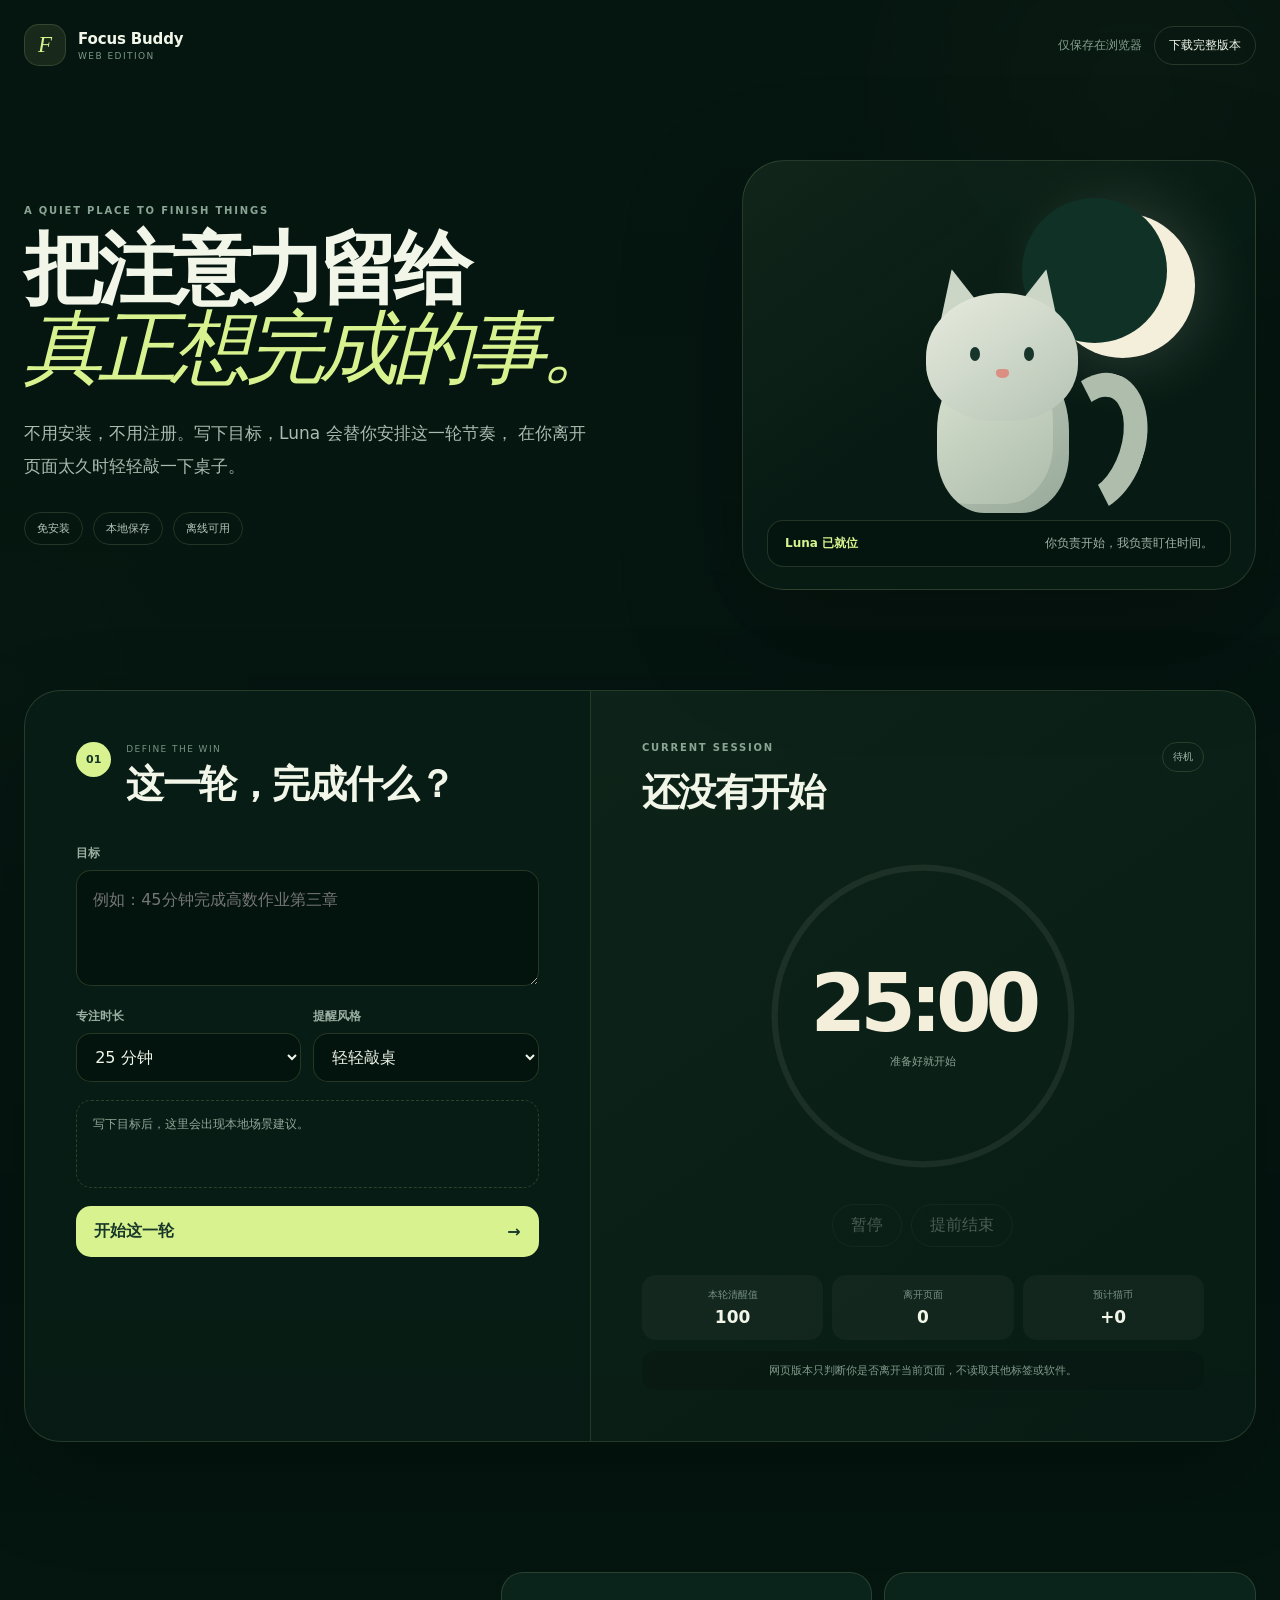
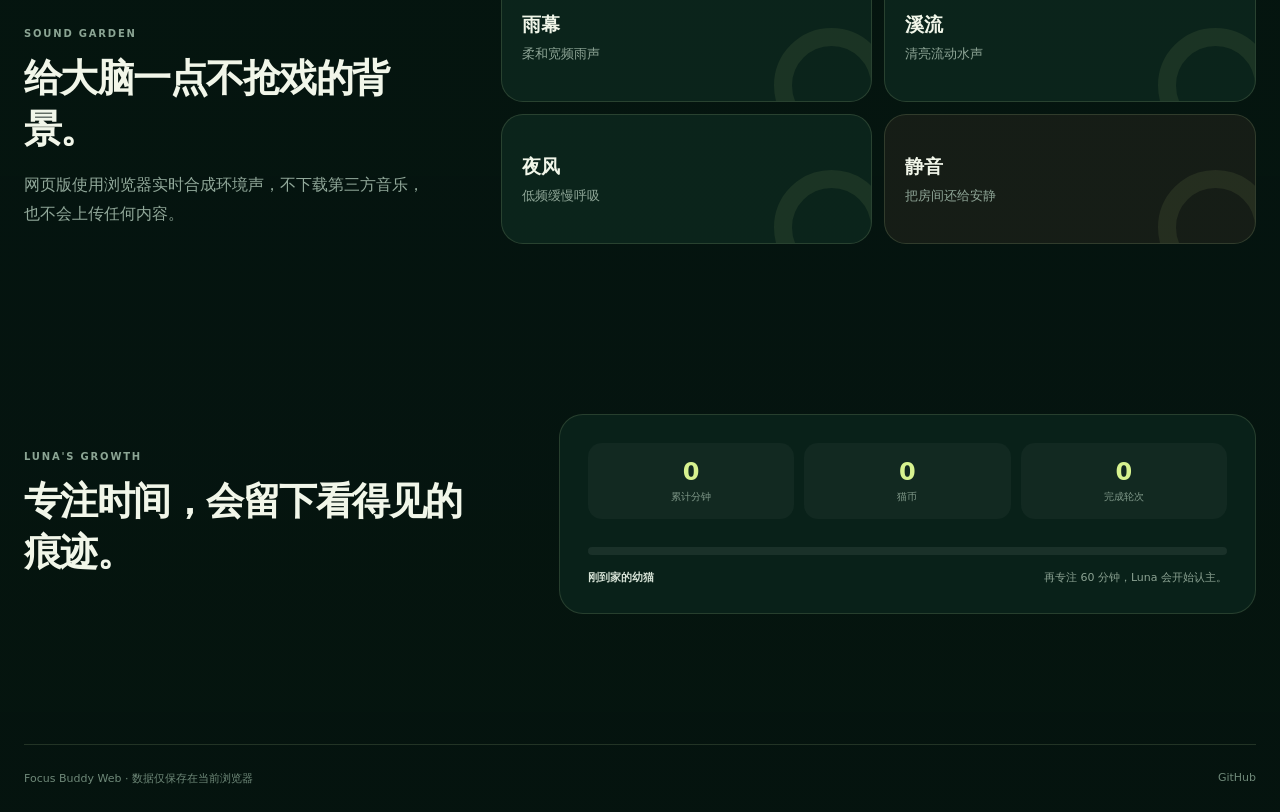
==== web_standalone/index.html @ cbbe42e6 "Add Windows, browser, and web editions" ====
<!doctype html>
<html lang="zh-CN">
  <head>
    <meta charset="utf-8" />
    <meta name="viewport" content="width=device-width, initial-scale=1" />
    <meta name="theme-color" content="#12392c" />
    <meta name="description" content="Focus Buddy 网页版：免安装的专注计时、任务规划与小猫养成。" />
    <title>Focus Buddy · 网页版</title>
    <link rel="manifest" href="manifest.webmanifest" />
    <link rel="stylesheet" href="styles.css" />
  </head>
  <body>
    <div class="ambient ambient-one"></div>
    <div class="ambient ambient-two"></div>

    <header class="topbar">
      <a class="brand" href="#app" aria-label="Focus Buddy 首页">
        <span class="brand-mark">F</span>
        <span>
          <b>Focus Buddy</b>
          <small>WEB EDITION</small>
        </span>
      </a>
      <div class="top-actions">
        <span class="privacy-pill">仅保存在浏览器</span>
        <a href="https://github.com/miaoooow/Focus-Buddy/releases/latest">下载完整版本</a>
      </div>
    </header>

    <main>
      <section class="hero">
        <div class="hero-copy">
          <p class="eyebrow">A QUIET PLACE TO FINISH THINGS</p>
          <h1>把注意力留给<br /><em>真正想完成的事。</em></h1>
          <p class="intro">
            不用安装，不用注册。写下目标，Luna 会替你安排这一轮节奏，
            在你离开页面太久时轻轻敲一下桌子。
          </p>
          <div class="hero-meta">
            <span>免安装</span><span>本地保存</span><span>离线可用</span>
          </div>
        </div>
        <div class="cat-vignette" aria-label="Luna 小猫">
          <div class="moon"></div>
          <div class="css-cat" id="hero-cat">
            <i class="ear left"></i><i class="ear right"></i>
            <i class="face"><b class="eye left"></b><b class="eye right"></b><b class="nose"></b></i>
            <i class="body"></i><i class="tail"></i>
          </div>
          <div class="cat-note"><b id="cat-note-title">Luna 已就位</b><span id="cat-note">你负责开始，我负责盯住时间。</span></div>
        </div>
      </section>

      <section id="app" class="workspace">
        <aside class="side-panel">
          <div class="panel-heading">
            <span>01</span>
            <div><p>DEFINE THE WIN</p><h2>这一轮，完成什么？</h2></div>
          </div>
          <label class="field-label" for="goal">目标</label>
          <textarea id="goal" maxlength="180" placeholder="例如：45分钟完成高数作业第三章"></textarea>

          <div class="form-row">
            <label>
              <span>专注时长</span>
              <select id="duration">
                <option value="15">15 分钟</option>
                <option value="25" selected>25 分钟</option>
                <option value="45">45 分钟</option>
                <option value="60">60 分钟</option>
                <option value="90">90 分钟</option>
              </select>
            </label>
            <label>
              <span>提醒风格</span>
              <select id="tone">
                <option value="gentle">轻轻敲桌</option>
                <option value="funny">幽默吐槽</option>
              </select>
            </label>
          </div>

          <div id="plan-result" class="plan-result" aria-live="polite">
            <p>写下目标后，这里会出现本地场景建议。</p>
          </div>
          <button id="start" class="button-primary">开始这一轮 <span>→</span></button>
          <p id="form-message" class="form-message" role="status"></p>
        </aside>

        <section class="focus-stage">
          <div class="stage-top">
            <div>
              <p class="eyebrow">CURRENT SESSION</p>
              <h2 id="session-title">还没有开始</h2>
            </div>
            <span id="session-status" class="session-status">待机</span>
          </div>

          <div class="timer-wrap">
            <svg viewBox="0 0 220 220" aria-hidden="true">
              <circle class="timer-track" cx="110" cy="110" r="96"></circle>
              <circle id="timer-progress" class="timer-progress" cx="110" cy="110" r="96"></circle>
            </svg>
            <div>
              <strong id="timer">25:00</strong>
              <span id="timer-caption">准备好就开始</span>
            </div>
          </div>

          <div class="session-controls">
            <button id="pause" disabled>暂停</button>
            <button id="finish" disabled>提前结束</button>
          </div>

          <div class="session-stats">
            <div><span>本轮清醒值</span><b id="focus-score">100</b></div>
            <div><span>离开页面</span><b id="drift-count">0</b></div>
            <div><span>预计猫币</span><b id="coin-preview">+0</b></div>
          </div>
          <div id="event-line" class="event-line">网页版本只判断你是否离开当前页面，不读取其他标签或软件。</div>
        </section>
      </section>

      <section class="garden">
        <div class="section-copy">
          <p class="eyebrow">SOUND GARDEN</p>
          <h2>给大脑一点不抢戏的背景。</h2>
          <p>网页版使用浏览器实时合成环境声，不下载第三方音乐，也不会上传任何内容。</p>
        </div>
        <div class="sound-options">
          <button class="sound-card" data-sound="rain"><span>雨幕</span><small>柔和宽频雨声</small><i></i></button>
          <button class="sound-card" data-sound="stream"><span>溪流</span><small>清亮流动水声</small><i></i></button>
          <button class="sound-card" data-sound="wind"><span>夜风</span><small>低频缓慢呼吸</small><i></i></button>
          <button id="sound-stop" class="sound-card stop"><span>静音</span><small>把房间还给安静</small><i></i></button>
        </div>
      </section>

      <section class="growth">
        <div>
          <p class="eyebrow">LUNA'S GROWTH</p>
          <h2>专注时间，会留下看得见的痕迹。</h2>
        </div>
        <div class="growth-card">
          <div class="growth-stats">
            <div><b id="total-minutes">0</b><span>累计分钟</span></div>
            <div><b id="coins">0</b><span>猫币</span></div>
            <div><b id="completed">0</b><span>完成轮次</span></div>
          </div>
          <div class="growth-line">
            <div id="growth-fill"></div>
          </div>
          <p><b id="growth-stage">刚到家的幼猫</b><span id="growth-next">再专注 60 分钟，Luna 会开始认主。</span></p>
        </div>
      </section>
    </main>

    <footer>
      <span>Focus Buddy Web · 数据仅保存在当前浏览器</span>
      <a href="https://github.com/miaoooow/Focus-Buddy">GitHub</a>
    </footer>
    <script src="app.js"></script>
  </body>
</html>
---- web_standalone/styles.css ----
:root {
  color-scheme: dark;
  --ink: #f1f6e9;
  --muted: #9eb3a6;
  --forest: #0b2119;
  --panel: rgba(17, 52, 40, 0.72);
  --line: rgba(220, 243, 177, 0.14);
  --lime: #d7f28f;
  --lime-dark: #1d3b2d;
  --cream: #f4efdb;
  --coral: #f19172;
  font-family: Inter, "Microsoft YaHei", "PingFang SC", system-ui, sans-serif;
  background: var(--forest);
}

* { box-sizing: border-box; }
html { scroll-behavior: smooth; }
body {
  min-width: 320px;
  margin: 0;
  overflow-x: hidden;
  color: var(--ink);
  background:
    linear-gradient(rgba(5, 20, 15, 0.84), rgba(5, 20, 15, 0.98)),
    repeating-linear-gradient(90deg, transparent 0 99px, rgba(255,255,255,.018) 100px);
}

button, textarea, select { font: inherit; }
button, a { -webkit-tap-highlight-color: transparent; }
button { cursor: pointer; }
a { color: inherit; text-decoration: none; }

.ambient {
  position: fixed;
  z-index: -1;
  border-radius: 50%;
  filter: blur(2px);
  pointer-events: none;
}

.ambient-one {
  top: -220px;
  right: -160px;
  width: 620px;
  height: 620px;
  background: radial-gradient(circle, rgba(175, 224, 103, 0.15), transparent 66%);
}

.ambient-two {
  top: 45vh;
  left: -280px;
  width: 560px;
  height: 560px;
  background: radial-gradient(circle, rgba(97, 182, 145, 0.11), transparent 68%);
}

.topbar {
  display: flex;
  width: min(1240px, calc(100% - 48px));
  margin: 0 auto;
  padding: 24px 0;
  align-items: center;
  justify-content: space-between;
}

.brand { display: flex; align-items: center; gap: 12px; }
.brand-mark {
  display: grid;
  width: 42px;
  height: 42px;
  place-items: center;
  border: 1px solid var(--line);
  border-radius: 15px;
  background: rgba(215, 242, 143, 0.09);
  color: var(--lime);
  font-family: Georgia, serif;
  font-size: 23px;
  font-style: italic;
}
.brand b, .brand small { display: block; }
.brand b { font-size: 15px; letter-spacing: -0.01em; }
.brand small { margin-top: 3px; color: #7f9a89; font-size: 9px; letter-spacing: .16em; }

.top-actions { display: flex; align-items: center; gap: 12px; font-size: 12px; }
.top-actions a {
  padding: 10px 14px;
  border: 1px solid var(--line);
  border-radius: 999px;
  transition: .2s ease;
}
.top-actions a:hover { border-color: rgba(215,242,143,.45); background: rgba(215,242,143,.07); }
.privacy-pill { color: #86a08f; }

main { width: min(1240px, calc(100% - 48px)); margin: 0 auto; }
.hero {
  display: grid;
  min-height: 600px;
  grid-template-columns: 1.12fr .88fr;
  gap: 64px;
  align-items: center;
  padding: 44px 0 74px;
}

.eyebrow {
  margin: 0 0 14px;
  color: #8ba594;
  font-size: 10px;
  font-weight: 800;
  letter-spacing: .18em;
}

.hero h1 {
  max-width: 720px;
  margin: 0;
  font-size: clamp(48px, 6.2vw, 88px);
  font-weight: 650;
  letter-spacing: -.065em;
  line-height: .99;
}

.hero h1 em { color: var(--lime); font-family: Georgia, "Songti SC", serif; font-weight: 400; }
.intro { max-width: 570px; margin: 30px 0; color: #a9bcb0; font-size: 17px; line-height: 1.9; }
.hero-meta { display: flex; flex-wrap: wrap; gap: 10px; }
.hero-meta span {
  padding: 8px 12px;
  border: 1px solid var(--line);
  border-radius: 999px;
  color: #b7c8bc;
  font-size: 11px;
}

.cat-vignette {
  position: relative;
  min-height: 430px;
  border: 1px solid var(--line);
  border-radius: 42px;
  overflow: hidden;
  background:
    linear-gradient(145deg, rgba(215,242,143,.05), transparent 48%),
    rgba(9, 31, 23, .7);
  box-shadow: 0 40px 120px rgba(0,0,0,.25);
}

.moon {
  position: absolute;
  top: 52px;
  right: 60px;
  width: 145px;
  height: 145px;
  border-radius: 50%;
  background: var(--cream);
  box-shadow: 0 0 70px rgba(244,239,219,.2);
}
.moon::after {
  position: absolute;
  top: -15px;
  left: -28px;
  width: 145px;
  height: 145px;
  border-radius: 50%;
  background: #103126;
  content: "";
}

.css-cat {
  position: absolute;
  left: 50%;
  bottom: 76px;
  width: 210px;
  height: 260px;
  transform: translateX(-50%);
  animation: cat-breathe 3.8s ease-in-out infinite;
}
.css-cat .body {
  position: absolute;
  left: 43px;
  bottom: 0;
  width: 132px;
  height: 164px;
  border-radius: 58% 58% 42% 42%;
  background: linear-gradient(145deg, #dce5d2, #a8b8a8);
  box-shadow: inset -16px -9px 0 rgba(39,63,51,.12);
}
.css-cat .face {
  position: absolute;
  z-index: 2;
  top: 40px;
  left: 32px;
  width: 152px;
  height: 128px;
  border-radius: 54% 54% 48% 48%;
  background: linear-gradient(145deg, #e7ecdf, #b5c3b4);
}
.css-cat .ear {
  position: absolute;
  z-index: 1;
  top: 15px;
  width: 65px;
  height: 76px;
  background: #cbd6c7;
  clip-path: polygon(50% 0, 100% 100%, 0 84%);
}
.css-cat .ear.left { left: 35px; transform: rotate(-15deg); }
.css-cat .ear.right { right: 35px; transform: scaleX(-1) rotate(-15deg); }
.css-cat .eye {
  position: absolute;
  top: 54px;
  width: 10px;
  height: 14px;
  border-radius: 50%;
  background: #17352a;
}
.css-cat .eye.left { left: 44px; }
.css-cat .eye.right { right: 44px; }
.css-cat .nose {
  position: absolute;
  top: 76px;
  left: 70px;
  width: 13px;
  height: 9px;
  border-radius: 50% 50% 70% 70%;
  background: #db8f82;
}
.css-cat .tail {
  position: absolute;
  right: -21px;
  bottom: 16px;
  width: 100px;
  height: 145px;
  border: 24px solid #afbdad;
  border-left-color: transparent;
  border-bottom-color: transparent;
  border-radius: 50%;
  transform: rotate(18deg);
  transform-origin: bottom left;
  animation: tail 4s ease-in-out infinite;
}

.cat-note {
  position: absolute;
  right: 24px;
  bottom: 22px;
  left: 24px;
  display: flex;
  justify-content: space-between;
  gap: 20px;
  padding: 14px 17px;
  border: 1px solid var(--line);
  border-radius: 16px;
  background: rgba(4,21,15,.75);
  backdrop-filter: blur(12px);
  font-size: 12px;
}
.cat-note b { color: var(--lime); }
.cat-note span { color: #9fb3a6; text-align: right; }

.workspace {
  display: grid;
  grid-template-columns: .92fr 1.08fr;
  border: 1px solid var(--line);
  border-radius: 36px;
  overflow: hidden;
  background: rgba(10, 34, 25, .67);
  box-shadow: 0 35px 100px rgba(0,0,0,.2);
}
.side-panel, .focus-stage { padding: clamp(28px, 4vw, 52px); }
.side-panel { border-right: 1px solid var(--line); }
.panel-heading { display: flex; gap: 15px; align-items: start; margin-bottom: 35px; }
.panel-heading > span {
  display: grid;
  width: 35px;
  height: 35px;
  place-items: center;
  border-radius: 50%;
  background: var(--lime);
  color: #173629;
  font-size: 11px;
  font-weight: 900;
}
.panel-heading p { margin: 2px 0 5px; color: #789484; font-size: 9px; letter-spacing: .16em; }
h2 { margin: 0; font-size: clamp(25px, 3vw, 40px); letter-spacing: -.04em; }
.field-label, .form-row label > span { display: block; margin: 0 0 8px; color: #9bb0a2; font-size: 12px; font-weight: 700; }
textarea, select {
  width: 100%;
  border: 1px solid rgba(214,242,148,.16);
  border-radius: 15px;
  outline: none;
  background: rgba(2,16,11,.65);
  color: var(--ink);
}
textarea { min-height: 116px; padding: 16px; resize: vertical; line-height: 1.6; }
select { padding: 13px 14px; }
textarea:focus, select:focus { border-color: rgba(215,242,143,.65); box-shadow: 0 0 0 4px rgba(215,242,143,.07); }
.form-row { display: grid; grid-template-columns: 1fr 1fr; gap: 12px; margin: 18px 0; }
.plan-result {
  min-height: 88px;
  margin-bottom: 18px;
  padding: 14px 16px;
  border: 1px dashed rgba(214,242,148,.18);
  border-radius: 15px;
  color: #91aa9a;
  font-size: 12px;
  line-height: 1.65;
}
.plan-result p { margin: 0; }
.plan-result b { color: var(--lime); }
.plan-chips { display: flex; flex-wrap: wrap; gap: 6px; margin-top: 9px; }
.plan-chips span { padding: 5px 8px; border-radius: 999px; background: rgba(215,242,143,.09); color: #bed5b4; }
.button-primary {
  display: flex;
  width: 100%;
  padding: 15px 18px;
  align-items: center;
  justify-content: space-between;
  border: 0;
  border-radius: 15px;
  background: var(--lime);
  color: #18382a;
  font-weight: 900;
  transition: .2s ease;
}
.button-primary:hover { transform: translateY(-2px); box-shadow: 0 12px 35px rgba(189,226,115,.12); }
.form-message { min-height: 18px; color: #efae7e; font-size: 12px; }

.focus-stage { display: flex; flex-direction: column; background: linear-gradient(145deg, rgba(215,242,143,.03), transparent); }
.stage-top { display: flex; justify-content: space-between; gap: 20px; }
.session-status { height: fit-content; padding: 7px 10px; border: 1px solid var(--line); border-radius: 999px; color: #a5b9ac; font-size: 10px; }
.session-status.active { border-color: rgba(215,242,143,.4); color: var(--lime); }
.timer-wrap { position: relative; width: min(340px, 80vw); margin: 28px auto 18px; }
.timer-wrap svg { display: block; width: 100%; transform: rotate(-90deg); }
.timer-track, .timer-progress { fill: none; stroke-width: 4; }
.timer-track { stroke: rgba(255,255,255,.07); }
.timer-progress { stroke: var(--lime); stroke-linecap: round; stroke-dasharray: 603.19; stroke-dashoffset: 603.19; transition: stroke-dashoffset .5s linear; }
.timer-wrap > div { position: absolute; inset: 0; display: grid; place-content: center; text-align: center; }
.timer-wrap strong { display: block; color: var(--cream); font-size: clamp(52px, 7vw, 80px); letter-spacing: -.075em; line-height: 1; }
.timer-wrap span { margin-top: 10px; color: #8da495; font-size: 11px; }
.session-controls { display: flex; justify-content: center; gap: 9px; }
.session-controls button {
  padding: 10px 18px;
  border: 1px solid var(--line);
  border-radius: 999px;
  background: transparent;
  color: #bed0c4;
}
.session-controls button:disabled { cursor: not-allowed; opacity: .35; }
.session-stats { display: grid; grid-template-columns: repeat(3, 1fr); gap: 9px; margin-top: 28px; }
.session-stats div { padding: 13px; border-radius: 14px; background: rgba(255,255,255,.035); text-align: center; }
.session-stats span, .session-stats b { display: block; }
.session-stats span { margin-bottom: 5px; color: #789283; font-size: 10px; }
.session-stats b { font-size: 17px; }
.event-line { margin-top: 11px; padding: 12px; border-radius: 13px; background: rgba(0,0,0,.12); color: #819a8b; font-size: 11px; text-align: center; }

.garden, .growth { padding: 130px 0 40px; }
.garden { display: grid; grid-template-columns: .7fr 1.3fr; gap: 70px; align-items: end; }
.section-copy p:not(.eyebrow) { max-width: 420px; color: #91a89a; line-height: 1.8; }
.sound-options { display: grid; grid-template-columns: repeat(2, 1fr); gap: 12px; }
.sound-card {
  position: relative;
  min-height: 130px;
  padding: 20px;
  overflow: hidden;
  border: 1px solid var(--line);
  border-radius: 22px;
  background: rgba(15,45,34,.68);
  color: var(--ink);
  text-align: left;
  transition: .25s ease;
}
.sound-card:hover, .sound-card.active { border-color: rgba(215,242,143,.45); transform: translateY(-3px); }
.sound-card span, .sound-card small { position: relative; z-index: 1; display: block; }
.sound-card span { margin-bottom: 7px; font-size: 19px; font-weight: 800; }
.sound-card small { color: #8fa697; }
.sound-card i { position: absolute; right: -18px; bottom: -42px; width: 115px; height: 115px; border: 18px solid rgba(215,242,143,.08); border-radius: 50%; }
.sound-card.active i { animation: ripple 1.8s ease-in-out infinite; }
.sound-card.stop { background: rgba(48,44,36,.4); }

.growth { display: grid; grid-template-columns: .8fr 1.2fr; gap: 70px; align-items: center; padding-bottom: 130px; }
.growth-card { padding: 28px; border: 1px solid var(--line); border-radius: 24px; background: rgba(14,43,33,.62); }
.growth-stats { display: grid; grid-template-columns: repeat(3, 1fr); gap: 10px; }
.growth-stats div { padding: 15px; border-radius: 14px; background: rgba(255,255,255,.035); text-align: center; }
.growth-stats b, .growth-stats span { display: block; }
.growth-stats b { color: var(--lime); font-size: 24px; }
.growth-stats span { margin-top: 4px; color: #80998a; font-size: 10px; }
.growth-line { height: 8px; margin: 28px 0 15px; overflow: hidden; border-radius: 99px; background: rgba(255,255,255,.07); }
.growth-line div { width: 0; height: 100%; border-radius: inherit; background: linear-gradient(90deg, #79aa79, var(--lime)); transition: width .5s ease; }
.growth-card p { display: flex; justify-content: space-between; gap: 20px; margin: 0; color: #8ca393; font-size: 11px; }
.growth-card p b { color: #d7e3d7; }

footer {
  display: flex;
  width: min(1240px, calc(100% - 48px));
  margin: 0 auto;
  padding: 26px 0;
  justify-content: space-between;
  border-top: 1px solid var(--line);
  color: #6f8979;
  font-size: 11px;
}

@keyframes cat-breathe { 50% { transform: translateX(-50%) translateY(-5px) scale(1.015); } }
@keyframes tail { 50% { transform: rotate(28deg); } }
@keyframes ripple { 50% { transform: scale(1.16); opacity: .55; } }
.css-cat.annoyed .face { animation: shake .25s ease 4; }
.css-cat.happy .face::after { content: "♡"; position: absolute; top: -28px; right: 14px; color: #ef9b84; font-size: 30px; animation: heart 1.2s ease forwards; }
@keyframes shake { 50% { transform: translateX(5px) rotate(2deg); } }
@keyframes heart { to { transform: translateY(-24px) rotate(10deg); opacity: 0; } }

@media (max-width: 900px) {
  .hero, .workspace, .garden, .growth { grid-template-columns: 1fr; }
  .hero { gap: 30px; }
  .cat-vignette { min-height: 390px; }
  .side-panel { border-right: 0; border-bottom: 1px solid var(--line); }
  .garden, .growth { gap: 30px; padding-top: 90px; }
}

@media (max-width: 600px) {
  .topbar, main, footer { width: min(100% - 28px, 1240px); }
  .privacy-pill { display: none; }
  .hero { min-height: auto; padding-top: 32px; }
  .hero h1 { font-size: 45px; }
  .cat-vignette { min-height: 350px; }
  .cat-note { flex-direction: column; gap: 5px; }
  .cat-note span { text-align: left; }
  .workspace { border-radius: 25px; }
  .form-row, .sound-options { grid-template-columns: 1fr; }
  .side-panel, .focus-stage { padding: 24px 18px; }
  .session-stats { gap: 5px; }
  .session-stats div { padding: 10px 5px; }
  .growth-card p { flex-direction: column; gap: 5px; }
}

@media (prefers-reduced-motion: reduce) {
  *, *::before, *::after { scroll-behavior: auto !important; animation: none !important; transition: none !important; }
}
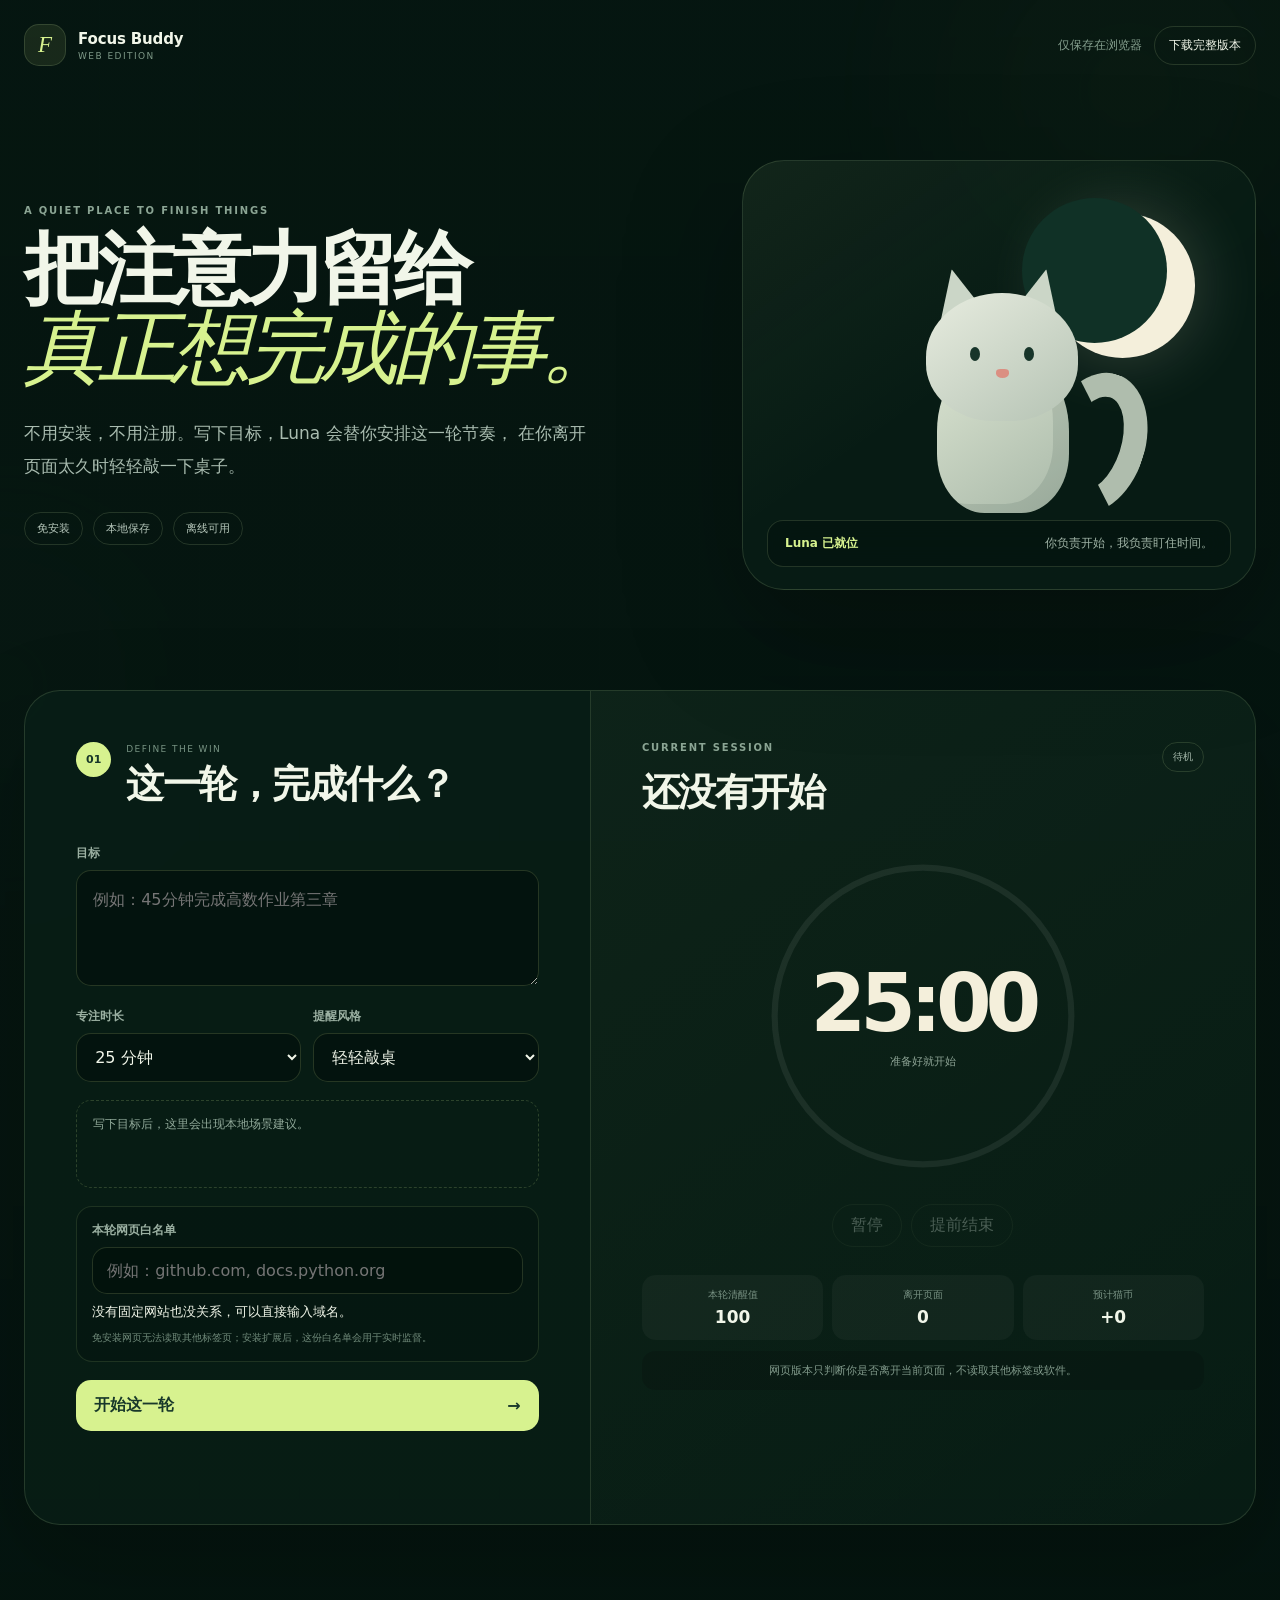
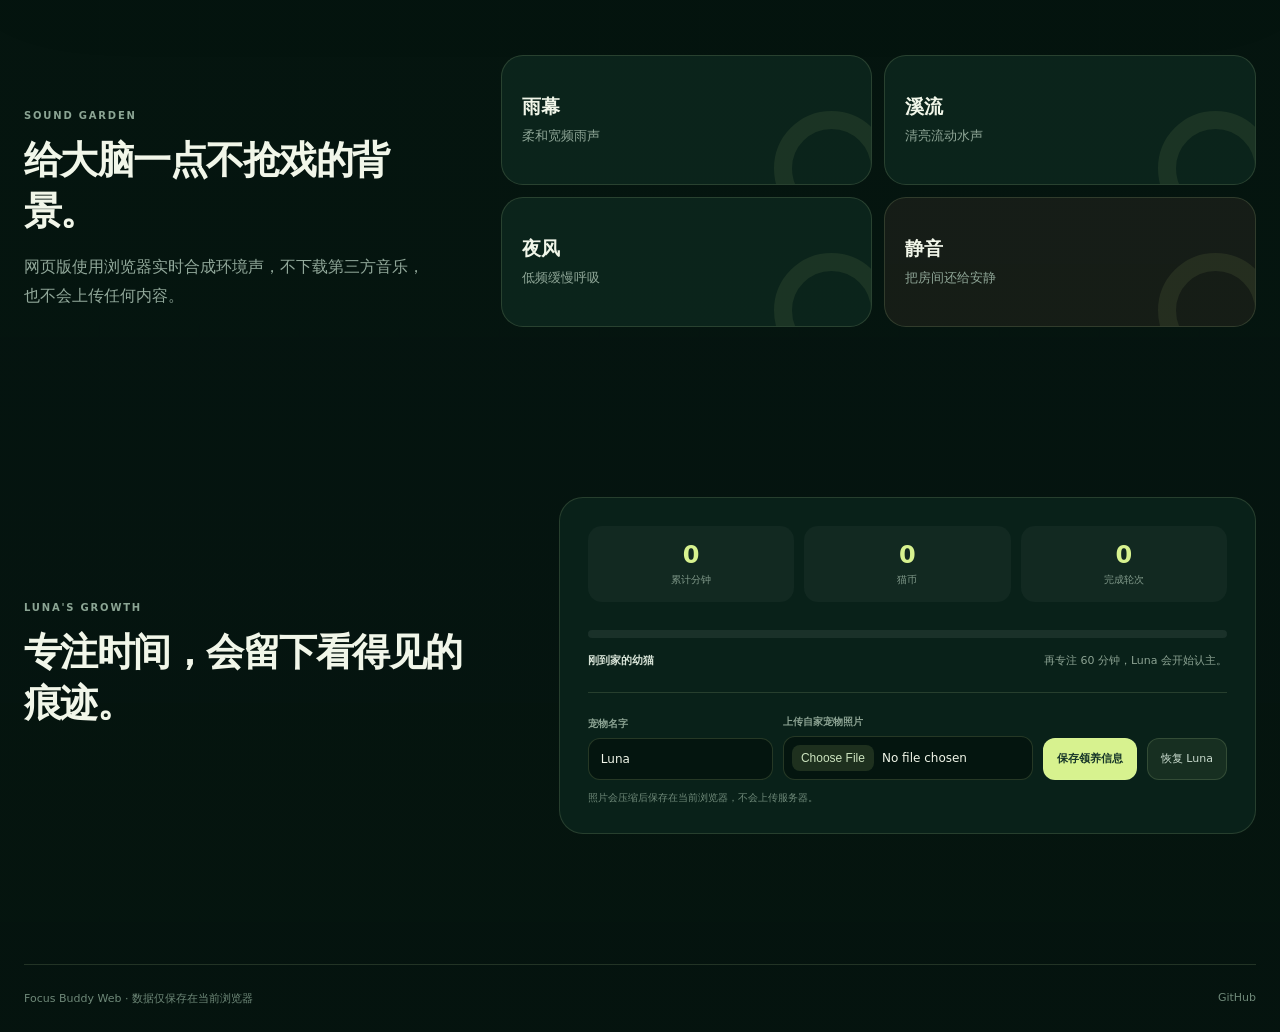
==== commit c6e68ab9: "feat: combine web console with browser extension" ====
--- a/web_standalone/index.html
+++ b/web_standalone/index.html
@@ -18,12 +18,12 @@
         <span class="brand-mark">F</span>
         <span>
           <b>Focus Buddy</b>
-          <small>WEB EDITION</small>
+          <small id="edition-label">WEB EDITION</small>
         </span>
       </a>
       <div class="top-actions">
-        <span class="privacy-pill">仅保存在浏览器</span>
-        <a href="https://github.com/miaoooow/Focus-Buddy/releases/latest">下载完整版本</a>
+        <span id="privacy-pill" class="privacy-pill">仅保存在浏览器</span>
+        <a id="download-link" href="https://github.com/miaoooow/Focus-Buddy/releases/latest">下载完整版本</a>
       </div>
     </header>
 
@@ -32,7 +32,7 @@
         <div class="hero-copy">
           <p class="eyebrow">A QUIET PLACE TO FINISH THINGS</p>
           <h1>把注意力留给<br /><em>真正想完成的事。</em></h1>
-          <p class="intro">
+          <p id="hero-intro" class="intro">
             不用安装，不用注册。写下目标，Luna 会替你安排这一轮节奏，
             在你离开页面太久时轻轻敲一下桌子。
           </p>
@@ -42,6 +42,7 @@
         </div>
         <div class="cat-vignette" aria-label="Luna 小猫">
           <div class="moon"></div>
+          <img id="hero-pet-image" class="hero-pet-image" src="media/relax.png" alt="正在陪伴你的专注宠物" />
           <div class="css-cat" id="hero-cat">
             <i class="ear left"></i><i class="ear right"></i>
             <i class="face"><b class="eye left"></b><b class="eye right"></b><b class="nose"></b></i>
@@ -83,6 +84,22 @@
           <div id="plan-result" class="plan-result" aria-live="polite">
             <p>写下目标后，这里会出现本地场景建议。</p>
           </div>
+          <div class="domain-block">
+            <div class="domain-heading">
+              <label class="field-label" for="allowed-domains">本轮网页白名单</label>
+              <button id="use-current-domain" type="button" hidden>＋ 当前网站</button>
+            </div>
+            <input
+              id="allowed-domains"
+              maxlength="420"
+              placeholder="例如：github.com, docs.python.org"
+              autocomplete="off"
+            />
+            <div id="domain-suggestions" class="domain-suggestions" aria-live="polite"></div>
+            <p id="monitor-mode-note" class="monitor-mode-note">
+              免安装网页无法读取其他标签页；安装扩展后，这份白名单会用于实时监督。
+            </p>
+          </div>
           <button id="start" class="button-primary">开始这一轮 <span>→</span></button>
           <p id="form-message" class="form-message" role="status"></p>
         </aside>
@@ -114,7 +131,7 @@
 
           <div class="session-stats">
             <div><span>本轮清醒值</span><b id="focus-score">100</b></div>
-            <div><span>离开页面</span><b id="drift-count">0</b></div>
+            <div><span id="drift-label">离开页面</span><b id="drift-count">0</b></div>
             <div><span>预计猫币</span><b id="coin-preview">+0</b></div>
           </div>
           <div id="event-line" class="event-line">网页版本只判断你是否离开当前页面，不读取其他标签或软件。</div>
@@ -150,6 +167,19 @@
             <div id="growth-fill"></div>
           </div>
           <p><b id="growth-stage">刚到家的幼猫</b><span id="growth-next">再专注 60 分钟，Luna 会开始认主。</span></p>
+          <div class="pet-customizer">
+            <label>
+              <span>宠物名字</span>
+              <input id="pet-name" maxlength="12" value="Luna" />
+            </label>
+            <label class="pet-upload">
+              <span>上传自家宠物照片</span>
+              <input id="pet-photo" type="file" accept="image/png,image/jpeg,image/webp" />
+            </label>
+            <button id="save-pet" type="button">保存领养信息</button>
+            <button id="reset-pet" type="button">恢复 Luna</button>
+          </div>
+          <p class="pet-privacy">照片会压缩后保存在当前浏览器，不会上传服务器。</p>
         </div>
       </section>
     </main>
--- a/web_standalone/styles.css
+++ b/web_standalone/styles.css
@@ -25,7 +25,7 @@
     repeating-linear-gradient(90deg, transparent 0 99px, rgba(255,255,255,.018) 100px);
 }
 
-button, textarea, select { font: inherit; }
+button, textarea, select, input { font: inherit; }
 button, a { -webkit-tap-highlight-color: transparent; }
 button { cursor: pointer; }
 a { color: inherit; text-decoration: none; }
@@ -163,6 +163,7 @@
 }
 
 .css-cat {
+  display: none;
   position: absolute;
   left: 50%;
   bottom: 76px;
@@ -171,6 +172,22 @@
   transform: translateX(-50%);
   animation: cat-breathe 3.8s ease-in-out infinite;
 }
+.hero-pet-image {
+  position: absolute;
+  z-index: 2;
+  bottom: 58px;
+  left: 50%;
+  width: min(86%, 410px);
+  height: 330px;
+  object-fit: contain;
+  border-radius: 34px;
+  filter: drop-shadow(0 24px 34px rgba(0, 0, 0, .33));
+  transform: translateX(-50%);
+  transform-origin: 50% 82%;
+  animation: pet-breathe 4s ease-in-out infinite;
+}
+.hero-pet-image.annoyed { animation: pet-shake .7s cubic-bezier(.36,.07,.19,.97) both; }
+.hero-pet-image.happy { animation: pet-celebrate 1.25s cubic-bezier(.34,1.56,.64,1) both; }
 .css-cat .body {
   position: absolute;
   left: 43px;
@@ -280,7 +297,7 @@
 .panel-heading p { margin: 2px 0 5px; color: #789484; font-size: 9px; letter-spacing: .16em; }
 h2 { margin: 0; font-size: clamp(25px, 3vw, 40px); letter-spacing: -.04em; }
 .field-label, .form-row label > span { display: block; margin: 0 0 8px; color: #9bb0a2; font-size: 12px; font-weight: 700; }
-textarea, select {
+textarea, select, input {
   width: 100%;
   border: 1px solid rgba(214,242,148,.16);
   border-radius: 15px;
@@ -290,7 +307,8 @@
 }
 textarea { min-height: 116px; padding: 16px; resize: vertical; line-height: 1.6; }
 select { padding: 13px 14px; }
-textarea:focus, select:focus { border-color: rgba(215,242,143,.65); box-shadow: 0 0 0 4px rgba(215,242,143,.07); }
+input { padding: 13px 14px; }
+textarea:focus, select:focus, input:focus { border-color: rgba(215,242,143,.65); box-shadow: 0 0 0 4px rgba(215,242,143,.07); }
 .form-row { display: grid; grid-template-columns: 1fr 1fr; gap: 12px; margin: 18px 0; }
 .plan-result {
   min-height: 88px;
@@ -306,6 +324,36 @@
 .plan-result b { color: var(--lime); }
 .plan-chips { display: flex; flex-wrap: wrap; gap: 6px; margin-top: 9px; }
 .plan-chips span { padding: 5px 8px; border-radius: 999px; background: rgba(215,242,143,.09); color: #bed5b4; }
+.domain-block {
+  margin: 0 0 18px;
+  padding: 15px;
+  border: 1px solid rgba(214,242,148,.12);
+  border-radius: 16px;
+  background: rgba(2,16,11,.28);
+}
+.domain-heading { display: flex; justify-content: space-between; gap: 15px; align-items: center; }
+.domain-heading .field-label { margin: 0 0 8px; }
+.domain-heading button {
+  padding: 5px 8px;
+  border: 1px solid rgba(215,242,143,.2);
+  border-radius: 999px;
+  background: rgba(215,242,143,.08);
+  color: #c7dcb9;
+  font-size: 10px;
+}
+.domain-suggestions { display: flex; flex-wrap: wrap; gap: 6px; margin-top: 9px; }
+.domain-suggestions button {
+  padding: 5px 8px;
+  border: 1px solid rgba(215,242,143,.13);
+  border-radius: 999px;
+  background: transparent;
+  color: #8fa999;
+  font-size: 10px;
+}
+.domain-suggestions button.selected { border-color: rgba(215,242,143,.42); background: rgba(215,242,143,.1); color: var(--lime); }
+.monitor-mode-note { margin: 9px 0 0; color: #6f8979; font-size: 10px; line-height: 1.55; }
+body.extension-mode .domain-block { border-color: rgba(215,242,143,.28); }
+body.extension-mode .monitor-mode-note { color: #9fb7a7; }
 .button-primary {
   display: flex;
   width: 100%;
@@ -385,6 +433,58 @@
 .growth-line div { width: 0; height: 100%; border-radius: inherit; background: linear-gradient(90deg, #79aa79, var(--lime)); transition: width .5s ease; }
 .growth-card p { display: flex; justify-content: space-between; gap: 20px; margin: 0; color: #8ca393; font-size: 11px; }
 .growth-card p b { color: #d7e3d7; }
+.pet-customizer {
+  display: grid;
+  grid-template-columns: 1fr 1.35fr auto auto;
+  gap: 10px;
+  align-items: end;
+  margin-top: 24px;
+  padding-top: 22px;
+  border-top: 1px solid var(--line);
+}
+.pet-customizer label > span {
+  display: block;
+  margin-bottom: 7px;
+  color: #8ca393;
+  font-size: 10px;
+  font-weight: 700;
+}
+.pet-customizer input {
+  width: 100%;
+  min-height: 42px;
+  padding: 10px 12px;
+  border: 1px solid rgba(214,242,148,.16);
+  border-radius: 12px;
+  outline: none;
+  background: rgba(2,16,11,.65);
+  color: var(--ink);
+  font: inherit;
+  font-size: 12px;
+}
+.pet-customizer input:focus { border-color: rgba(215,242,143,.65); }
+.pet-upload input { padding: 8px; }
+.pet-upload input::file-selector-button {
+  margin-right: 8px;
+  padding: 6px 9px;
+  border: 0;
+  border-radius: 8px;
+  background: rgba(215,242,143,.12);
+  color: #cce3be;
+  cursor: pointer;
+}
+.pet-customizer button {
+  min-height: 42px;
+  padding: 0 13px;
+  border: 1px solid var(--line);
+  border-radius: 12px;
+  background: rgba(215,242,143,.07);
+  color: #c9dbce;
+  font: inherit;
+  font-size: 11px;
+}
+.pet-customizer button:hover { border-color: rgba(215,242,143,.45); }
+.pet-customizer #save-pet { background: var(--lime); color: #173629; font-weight: 800; }
+.growth-card .pet-privacy { display: block; margin-top: 11px; color: #6f8979; font-size: 10px; }
 
 footer {
   display: flex;
@@ -404,6 +504,17 @@
 .css-cat.happy .face::after { content: "♡"; position: absolute; top: -28px; right: 14px; color: #ef9b84; font-size: 30px; animation: heart 1.2s ease forwards; }
 @keyframes shake { 50% { transform: translateX(5px) rotate(2deg); } }
 @keyframes heart { to { transform: translateY(-24px) rotate(10deg); opacity: 0; } }
+@keyframes pet-breathe {
+  50% { transform: translateX(-50%) translateY(-6px) scale(1.018); }
+}
+@keyframes pet-shake {
+  20%, 60% { transform: translateX(calc(-50% - 9px)) rotate(-2deg); }
+  40%, 80% { transform: translateX(calc(-50% + 9px)) rotate(2deg); }
+}
+@keyframes pet-celebrate {
+  40% { transform: translateX(-50%) translateY(-18px) scale(1.04) rotate(-2deg); }
+  72% { transform: translateX(-50%) translateY(-4px) scale(.99) rotate(2deg); }
+}
 
 @media (max-width: 900px) {
   .hero, .workspace, .garden, .growth { grid-template-columns: 1fr; }
@@ -411,6 +522,7 @@
   .cat-vignette { min-height: 390px; }
   .side-panel { border-right: 0; border-bottom: 1px solid var(--line); }
   .garden, .growth { gap: 30px; padding-top: 90px; }
+  .pet-customizer { grid-template-columns: 1fr 1fr; }
 }
 
 @media (max-width: 600px) {
@@ -427,6 +539,8 @@
   .session-stats { gap: 5px; }
   .session-stats div { padding: 10px 5px; }
   .growth-card p { flex-direction: column; gap: 5px; }
+  .pet-customizer { grid-template-columns: 1fr; }
+  .hero-pet-image { width: 94%; height: 275px; }
 }
 
 @media (prefers-reduced-motion: reduce) {
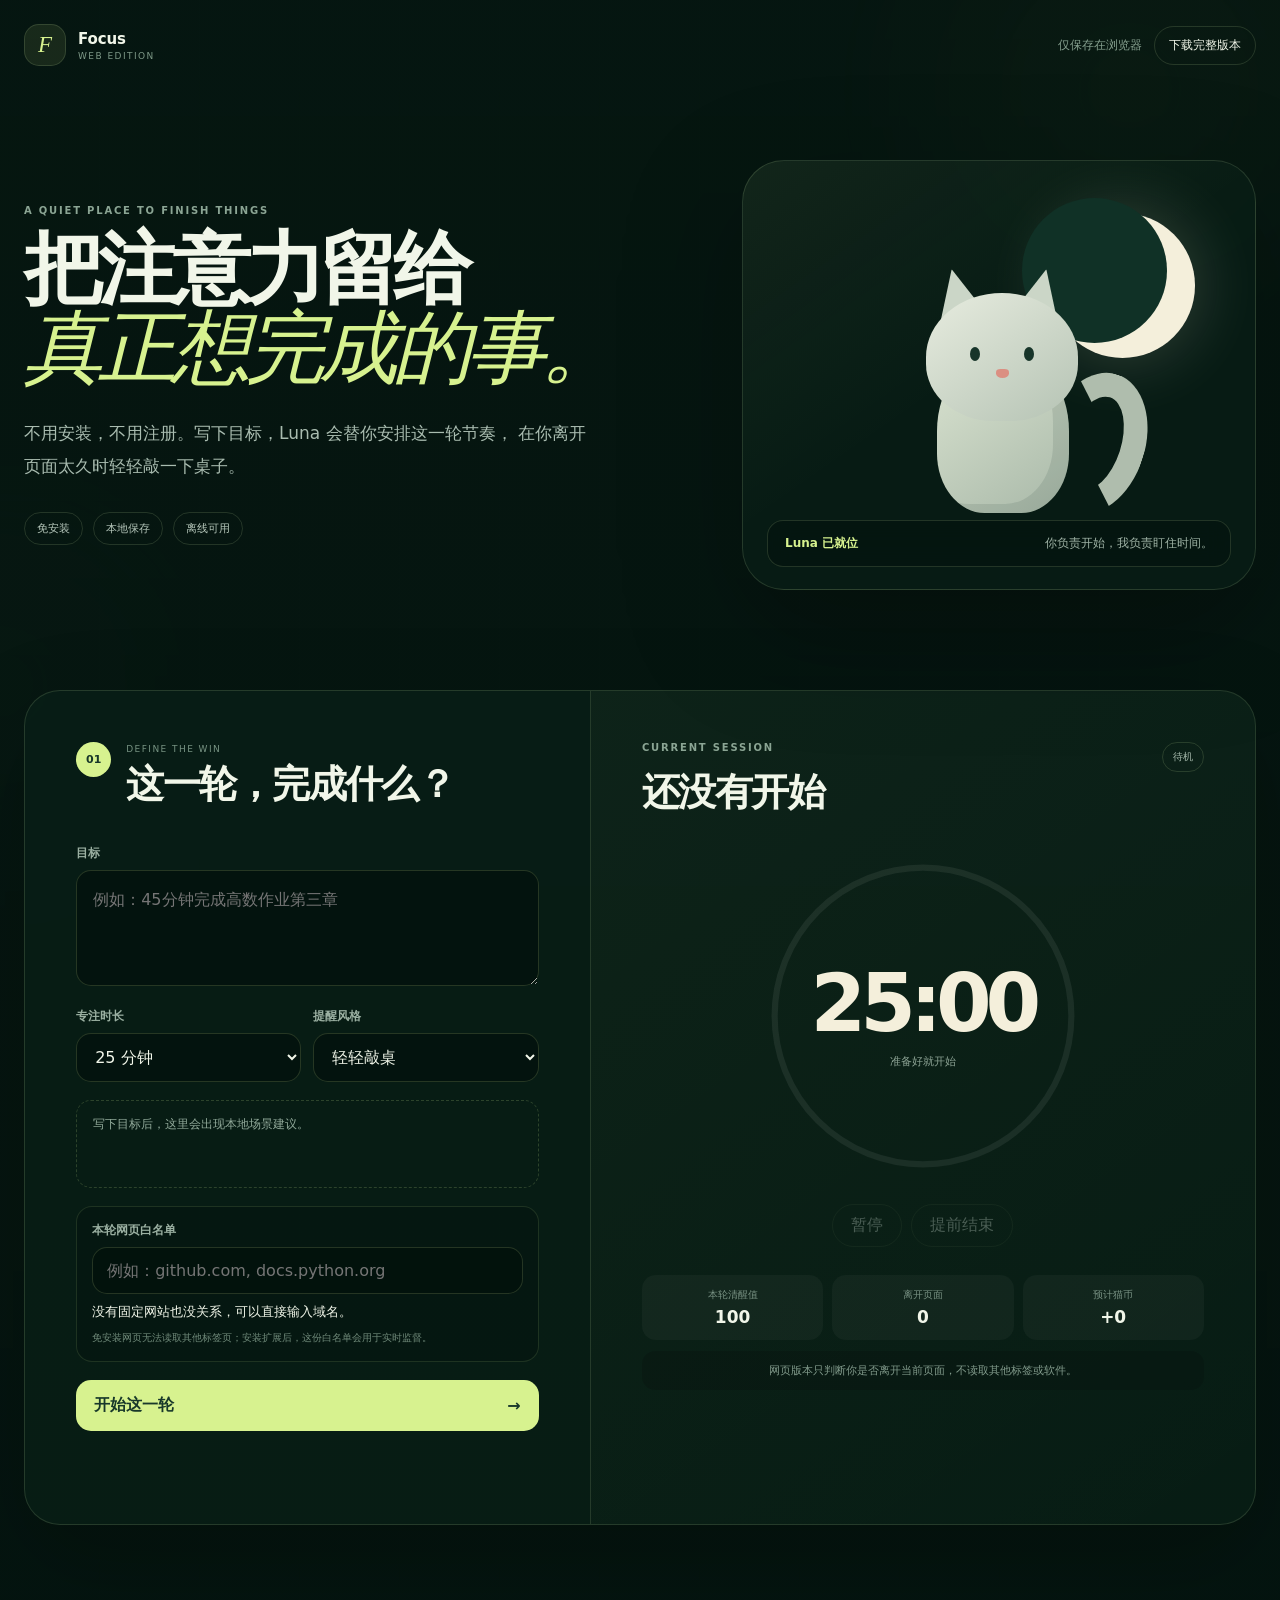
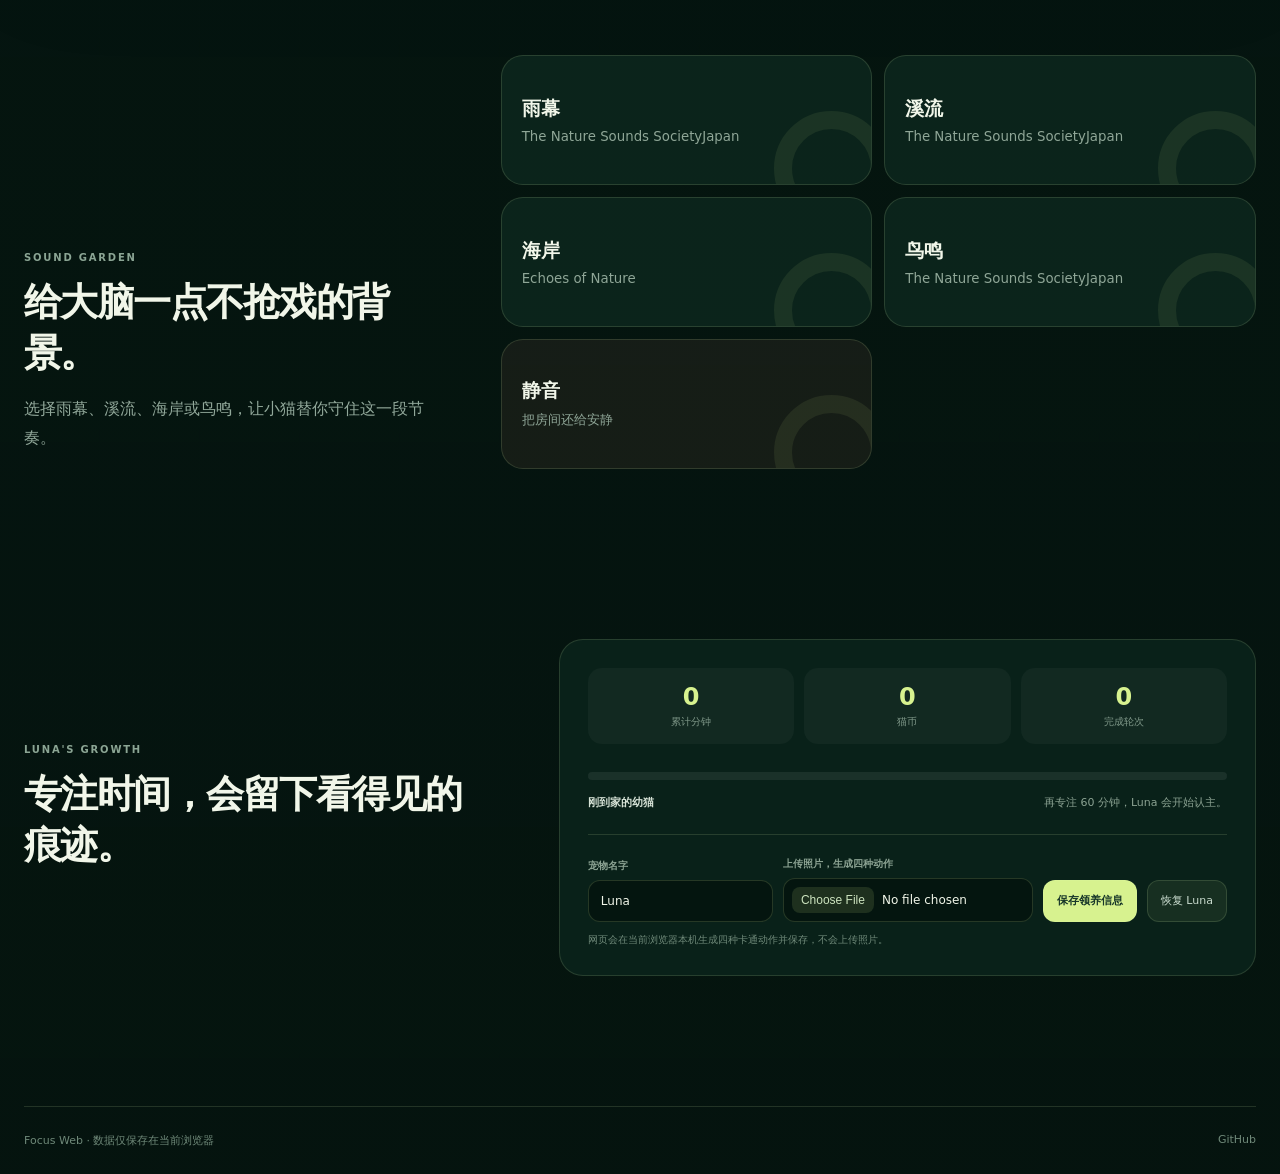
==== commit 6e0c84b8: "chore: finish Focus repository rename" ====
--- a/web_standalone/index.html
+++ b/web_standalone/index.html
@@ -4,8 +4,8 @@
     <meta charset="utf-8" />
     <meta name="viewport" content="width=device-width, initial-scale=1" />
     <meta name="theme-color" content="#12392c" />
-    <meta name="description" content="Focus Buddy 网页版：免安装的专注计时、任务规划与小猫养成。" />
-    <title>Focus Buddy · 网页版</title>
+    <meta name="description" content="Focus 网页版：免安装的专注计时、任务规划与小猫养成。" />
+    <title>Focus · 网页版</title>
     <link rel="manifest" href="manifest.webmanifest" />
     <link rel="stylesheet" href="styles.css" />
   </head>
@@ -14,16 +14,16 @@
     <div class="ambient ambient-two"></div>
 
     <header class="topbar">
-      <a class="brand" href="#app" aria-label="Focus Buddy 首页">
+      <a class="brand" href="#app" aria-label="Focus 首页">
         <span class="brand-mark">F</span>
         <span>
-          <b>Focus Buddy</b>
+          <b>Focus</b>
           <small id="edition-label">WEB EDITION</small>
         </span>
       </a>
       <div class="top-actions">
         <span id="privacy-pill" class="privacy-pill">仅保存在浏览器</span>
-        <a id="download-link" href="https://github.com/miaoooow/Focus-Buddy/releases/latest">下载完整版本</a>
+        <a id="download-link" href="https://github.com/miaoooow/Focus/releases/latest">下载完整版本</a>
       </div>
     </header>
 
@@ -142,12 +142,13 @@
         <div class="section-copy">
           <p class="eyebrow">SOUND GARDEN</p>
           <h2>给大脑一点不抢戏的背景。</h2>
-          <p>网页版使用浏览器实时合成环境声，不下载第三方音乐，也不会上传任何内容。</p>
+          <p>选择雨幕、溪流、海岸或鸟鸣，让小猫替你守住这一段节奏。</p>
         </div>
         <div class="sound-options">
-          <button class="sound-card" data-sound="rain"><span>雨幕</span><small>柔和宽频雨声</small><i></i></button>
-          <button class="sound-card" data-sound="stream"><span>溪流</span><small>清亮流动水声</small><i></i></button>
-          <button class="sound-card" data-sound="wind"><span>夜风</span><small>低频缓慢呼吸</small><i></i></button>
+          <button class="sound-card" data-sound="media/sounds/The Nature Sounds SocietyJapan - 雨落森林.ogg"><span>雨幕</span><small>The Nature Sounds SocietyJapan</small><i></i></button>
+          <button class="sound-card" data-sound="media/sounds/The Nature Sounds SocietyJapan - 林间溪流.ogg"><span>溪流</span><small>The Nature Sounds SocietyJapan</small><i></i></button>
+          <button class="sound-card" data-sound="media/sounds/Echoes of Nature - 卵石海岸.ogg"><span>海岸</span><small>Echoes of Nature</small><i></i></button>
+          <button class="sound-card" data-sound="media/sounds/The Nature Sounds SocietyJapan - 溪流与鸟鸣.ogg"><span>鸟鸣</span><small>The Nature Sounds SocietyJapan</small><i></i></button>
           <button id="sound-stop" class="sound-card stop"><span>静音</span><small>把房间还给安静</small><i></i></button>
         </div>
       </section>
@@ -173,20 +174,20 @@
               <input id="pet-name" maxlength="12" value="Luna" />
             </label>
             <label class="pet-upload">
-              <span>上传自家宠物照片</span>
+              <span>上传照片，生成四种动作</span>
               <input id="pet-photo" type="file" accept="image/png,image/jpeg,image/webp" />
             </label>
             <button id="save-pet" type="button">保存领养信息</button>
             <button id="reset-pet" type="button">恢复 Luna</button>
           </div>
-          <p class="pet-privacy">照片会压缩后保存在当前浏览器，不会上传服务器。</p>
+          <p class="pet-privacy">网页会在当前浏览器本机生成四种卡通动作并保存，不会上传照片。</p>
         </div>
       </section>
     </main>
 
     <footer>
-      <span>Focus Buddy Web · 数据仅保存在当前浏览器</span>
-      <a href="https://github.com/miaoooow/Focus-Buddy">GitHub</a>
+      <span>Focus Web · 数据仅保存在当前浏览器</span>
+      <a href="https://github.com/miaoooow/Focus">GitHub</a>
     </footer>
     <script src="app.js"></script>
   </body>
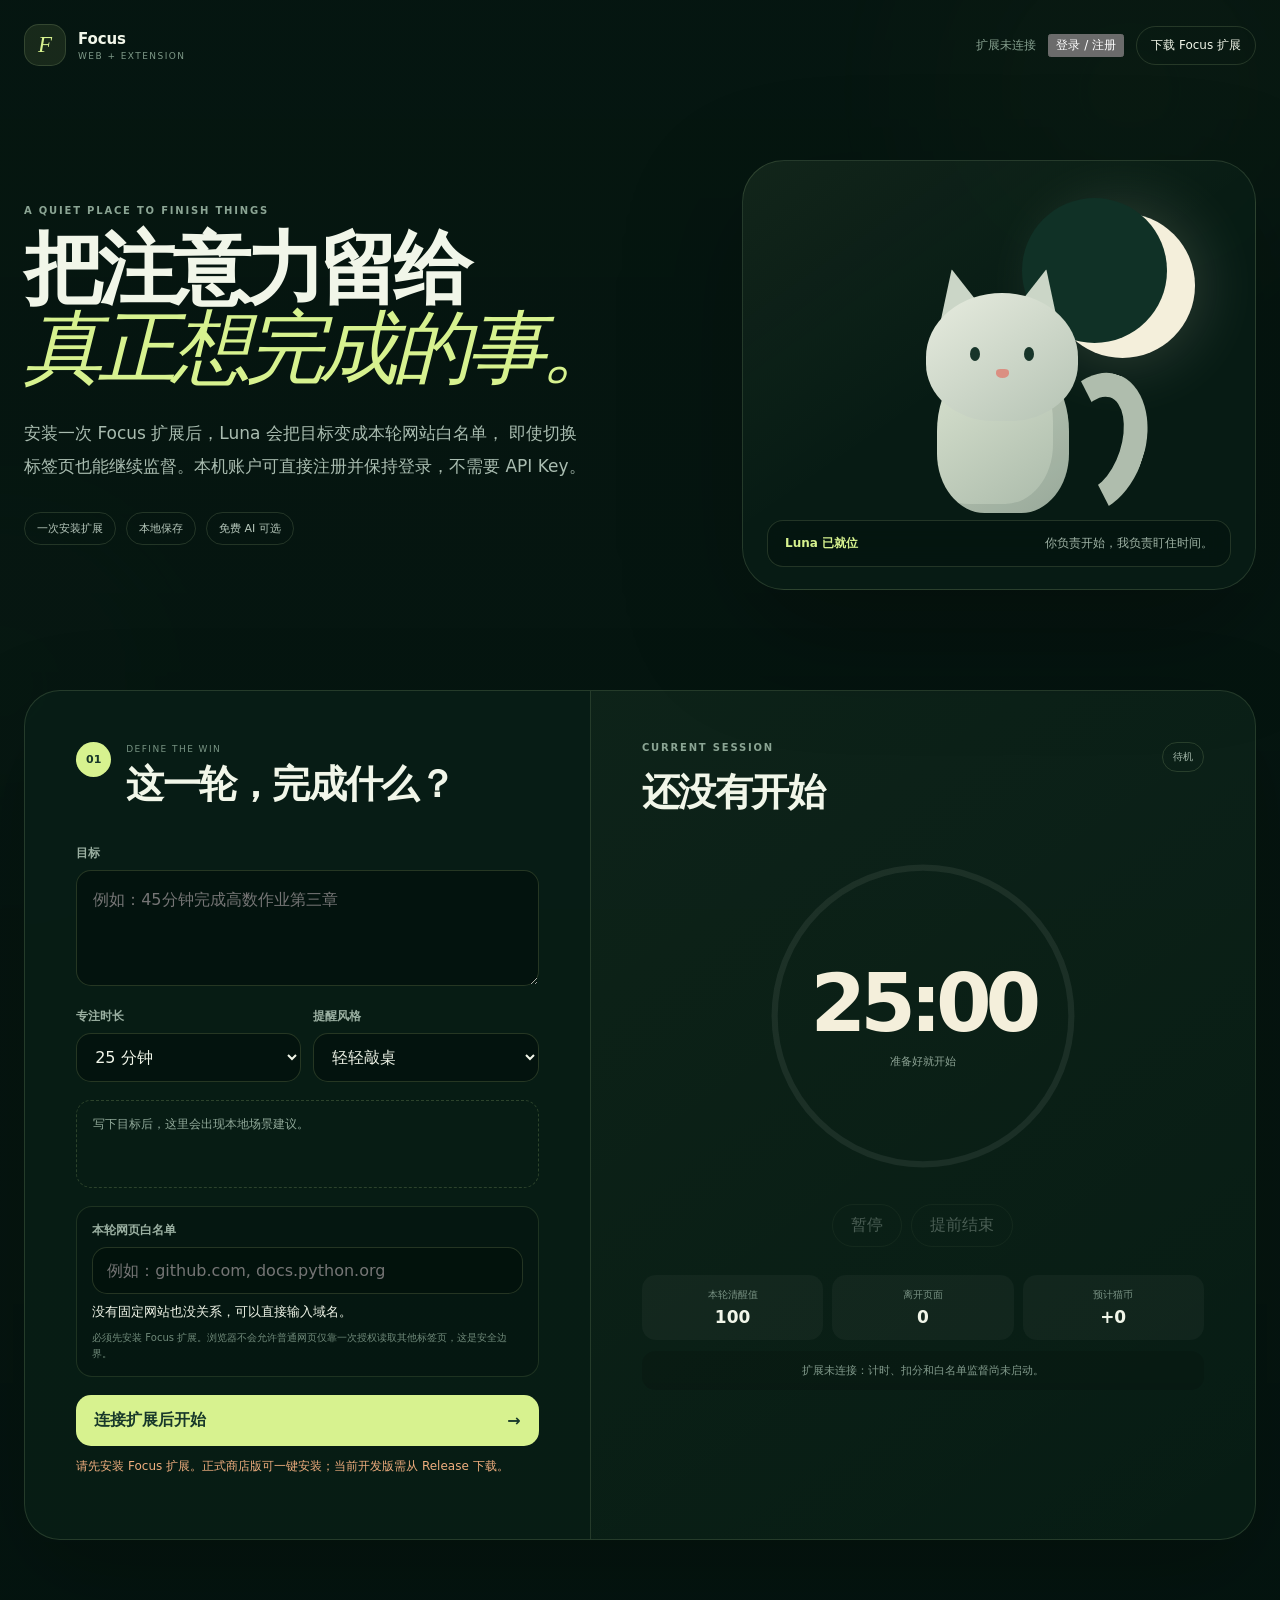
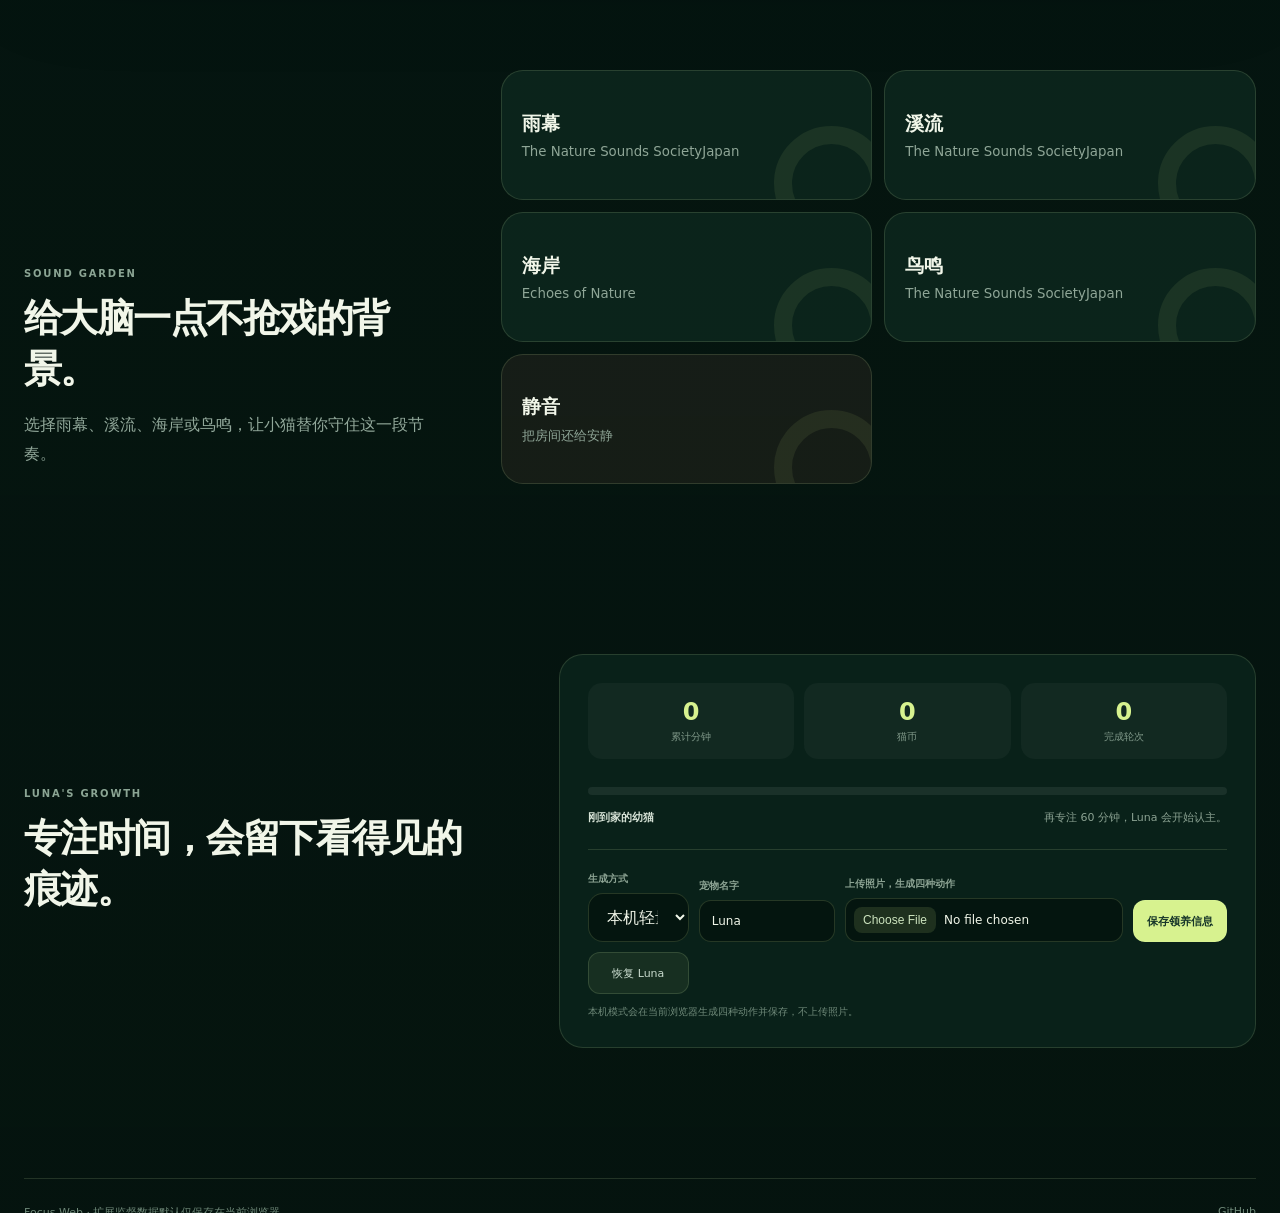
==== commit 0d2e52ef: "fix account persistence and release Focus 4.2" ====
--- a/web_standalone/index.html
+++ b/web_standalone/index.html
@@ -5,9 +5,10 @@
     <meta name="viewport" content="width=device-width, initial-scale=1" />
     <meta name="theme-color" content="#12392c" />
     <meta name="description" content="Focus 网页版：免安装的专注计时、任务规划与小猫养成。" />
+    <meta name="focus-cloud-url" content="" />
     <title>Focus · 网页版</title>
     <link rel="manifest" href="manifest.webmanifest" />
-    <link rel="stylesheet" href="styles.css" />
+    <link rel="stylesheet" href="styles.css?v=4.2.0" />
   </head>
   <body>
     <div class="ambient ambient-one"></div>
@@ -22,8 +23,9 @@
         </span>
       </a>
       <div class="top-actions">
-        <span id="privacy-pill" class="privacy-pill">仅保存在浏览器</span>
-        <a id="download-link" href="https://github.com/miaoooow/Focus/releases/latest">下载完整版本</a>
+        <span id="privacy-pill" class="privacy-pill">正在检查 Focus 扩展</span>
+        <button id="account-button" class="account-button" type="button">登录 / 注册</button>
+        <a id="download-link" href="https://github.com/miaoooow/Focus/releases/latest/download/Focus-Browser-Extension.zip">安装 Focus 扩展</a>
       </div>
     </header>
 
@@ -33,11 +35,11 @@
           <p class="eyebrow">A QUIET PLACE TO FINISH THINGS</p>
           <h1>把注意力留给<br /><em>真正想完成的事。</em></h1>
           <p id="hero-intro" class="intro">
-            不用安装，不用注册。写下目标，Luna 会替你安排这一轮节奏，
-            在你离开页面太久时轻轻敲一下桌子。
+            安装一次 Focus 扩展后，Luna 会把目标变成本轮网站白名单，
+            即使切换标签页也能继续监督。本机账户可直接注册并保持登录，不需要 API Key。
           </p>
           <div class="hero-meta">
-            <span>免安装</span><span>本地保存</span><span>离线可用</span>
+            <span>一次安装扩展</span><span>本地保存</span><span>免费 AI 可选</span>
           </div>
         </div>
         <div class="cat-vignette" aria-label="Luna 小猫">
@@ -97,10 +99,10 @@
             />
             <div id="domain-suggestions" class="domain-suggestions" aria-live="polite"></div>
             <p id="monitor-mode-note" class="monitor-mode-note">
-              免安装网页无法读取其他标签页；安装扩展后，这份白名单会用于实时监督。
+              Focus 扩展是完整监督的必选组件；普通网页无法通过一次授权直接读取其他标签页。
             </p>
           </div>
-          <button id="start" class="button-primary">开始这一轮 <span>→</span></button>
+          <button id="start" class="button-primary" disabled>连接扩展后开始 <span>→</span></button>
           <p id="form-message" class="form-message" role="status"></p>
         </aside>
 
@@ -134,7 +136,7 @@
             <div><span id="drift-label">离开页面</span><b id="drift-count">0</b></div>
             <div><span>预计猫币</span><b id="coin-preview">+0</b></div>
           </div>
-          <div id="event-line" class="event-line">网页版本只判断你是否离开当前页面，不读取其他标签或软件。</div>
+          <div id="event-line" class="event-line">正在寻找 Focus 扩展。网页本身不会读取其他标签页。</div>
         </section>
       </section>
 
@@ -170,6 +172,13 @@
           <p><b id="growth-stage">刚到家的幼猫</b><span id="growth-next">再专注 60 分钟，Luna 会开始认主。</span></p>
           <div class="pet-customizer">
             <label>
+              <span>生成方式</span>
+              <select id="pet-renderer-web">
+                <option value="local">本机轻量动作</option>
+                <option value="focus_cloud">Focus AI 卡通化</option>
+              </select>
+            </label>
+            <label>
               <span>宠物名字</span>
               <input id="pet-name" maxlength="12" value="Luna" />
             </label>
@@ -179,16 +188,39 @@
             </label>
             <button id="save-pet" type="button">保存领养信息</button>
             <button id="reset-pet" type="button">恢复 Luna</button>
-          </div>
-          <p class="pet-privacy">网页会在当前浏览器本机生成四种卡通动作并保存，不会上传照片。</p>
+            <label id="pet-cloud-consent-row" class="pet-cloud-consent" hidden>
+              <input id="pet-cloud-consent" type="checkbox" />
+              <span>我同意仅为本次卡通化，将这张照片发送给 Focus Cloud。</span>
+            </label>
+          </div>
+          <p id="pet-privacy" class="pet-privacy">本机模式会在当前浏览器生成四种动作并保存，不上传照片。</p>
         </div>
       </section>
     </main>
 
     <footer>
-      <span>Focus Web · 数据仅保存在当前浏览器</span>
+      <span>Focus Web · 扩展监督数据默认仅保存在当前浏览器</span>
       <a href="https://github.com/miaoooow/Focus">GitHub</a>
     </footer>
-    <script src="app.js"></script>
+    <dialog id="account-dialog" class="account-dialog">
+      <form id="account-form" method="dialog">
+        <div class="account-head">
+          <div><p class="eyebrow">FOCUS ACCOUNT</p><h2>注册一次，保持登录</h2></div>
+          <button id="account-close" type="button" aria-label="关闭">×</button>
+        </div>
+        <p>Focus Cloud 未配置时，账户加密派生信息与登录状态保存在当前浏览器；配置云端后会切换为托管账户和免费模型。</p>
+        <label for="account-username">用户名</label>
+        <input id="account-username" maxlength="24" autocomplete="username" placeholder="3—24位中文、字母或数字" />
+        <label for="account-password">密码</label>
+        <input id="account-password" type="password" maxlength="72" autocomplete="current-password" placeholder="至少8位" />
+        <small id="account-status">尚未登录。</small>
+        <div class="account-dialog-actions">
+          <button id="account-register" type="button">注册</button>
+          <button id="account-login" type="button">登录</button>
+          <button id="account-logout" type="button" hidden>退出账户</button>
+        </div>
+      </form>
+    </dialog>
+    <script src="app.js?v=4.2.0"></script>
   </body>
 </html>
